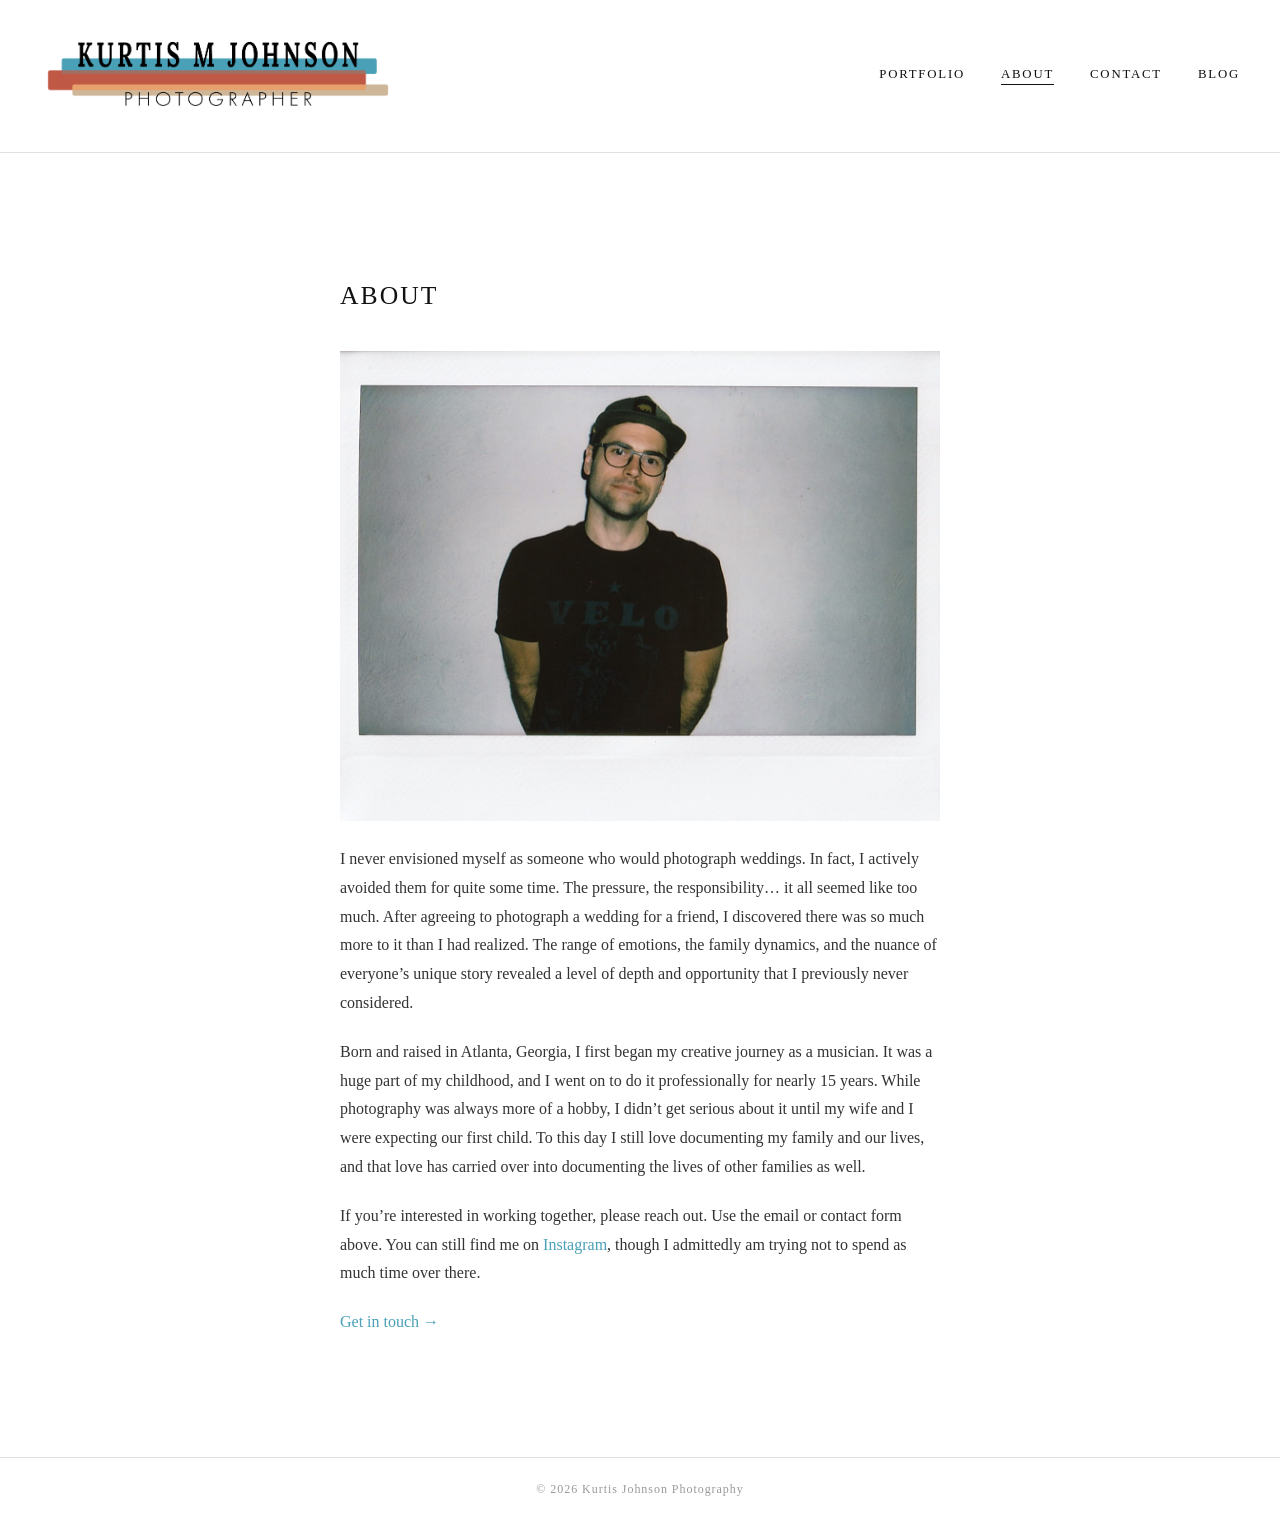
==== about.html @ 3b94a0bc "Update about.html" ====
<!DOCTYPE html>
<html lang="en">
<head>
  <meta charset="UTF-8" />
  <meta name="viewport" content="width=device-width, initial-scale=1.0" />
  <title>About — Kurtis Johnson Photography</title>
  <link rel="stylesheet" href="style.css" />
</head>
<body>

  <header>
    <div class="header-inner">
      <div class="logo">
        <a href="index.html"><img src="images/logo.png" alt="Kurtis Johnson Photography" /></a>
      </div>
      <nav>
        <a href="index.html">Portfolio</a>
        <a href="about.html" class="active">About</a>
        <a href="contact.html">Contact</a>
        <a href="http://kurtismjohnson.ghost.io/" target="_blank">Blog</a>
      </nav>
    </div>
  </header>

  <main>
    <div class="page-content">
      <h1>About</h1>
      <div class="about-photo">
        <img src="images/about.jpg" alt="Kurtis Johnson" />
      </div>
      <p>
        I never envisioned myself as someone who would photograph weddings. In fact, I actively avoided them for quite some time. The pressure, the responsibility… it all seemed like too much. After agreeing to photograph a wedding for a friend, I discovered there was so much more to it than I had realized. The range of emotions, the family dynamics, and the nuance of everyone’s unique story revealed a level of depth and opportunity that I previously never considered.
      </p>
      <p>
        Born and raised in Atlanta, Georgia, I first began my creative journey as a musician. It was a huge part of my childhood, and I went on to do it professionally for nearly 15 years. While photography was always more of a hobby, I didn’t get serious about it until my wife and I were expecting our first child. To this day I still love documenting my family and our lives, and that love has carried over into documenting the lives of other families as well.
      </p>
      <p>
        If you’re interested in working together, please reach out. Use the email or contact form above. You can still find me on <a href="https://www.instagram.com/kurtismjohnson/" target="_blank">Instagram</a>, though I admittedly am trying not to spend as much time over there.
      </p>
      <p>
        <a href="contact.html">Get in touch &rarr;</a>
      </p>
    </div>
  </main>

  <footer>
    <p>&copy; 2026 Kurtis Johnson Photography</p>
  </footer>

</body>
</html>
---- style.css ----
*, *::before, *::after {
  box-sizing: border-box;
  margin: 0;
  padding: 0;
}

body {
  background: #fff;
  color: #111;
  font-family: 'Georgia', serif;
  min-height: 100vh;
  display: flex;
  flex-direction: column;
}

/* ── Header ── */
header {
  border-bottom: 1px solid #e0e0e0;
  padding: 24px 40px;
  position: sticky;
  top: 0;
  background: #fff;
  z-index: 100;
}

.header-inner {
  max-width: 1400px;
  margin: 0 auto;
  display: flex;
  align-items: center;
  justify-content: space-between;
}

.logo img {
  height: 100px;
  width: auto;
}

.logo-text {
  font-size: 1.4rem;
  font-weight: 400;
  letter-spacing: 0.12em;
  text-transform: uppercase;
  color: #111;
}

nav {
  display: flex;
  gap: 36px;
}

nav a {
  text-decoration: none;
  color: #111;
  font-size: 0.8rem;
  letter-spacing: 0.14em;
  text-transform: uppercase;
  padding-bottom: 2px;
  border-bottom: 1px solid transparent;
  transition: border-color 0.2s;
}

nav a:hover,
nav a.active {
  border-bottom-color: #111;
}

/* ── Gallery ── */
main {
  flex: 1;
  padding: 40px;
}

.gallery {
  max-width: 1400px;
  margin: 0 auto;
  position: relative;
}

.gallery-item {
  position: absolute;
  overflow: hidden;
}

.gallery-item img {
  display: block;
  width: 100%;
  height: auto;
  transition: opacity 0.3s;
}

.gallery-item img:hover {
  opacity: 0.88;
}

/* ── About layout ── */
.about-layout {
  display: flex;
  gap: 48px;
  align-items: flex-start;
}

.about-photo {
  flex: 0 0 340px;
  margin-bottom: 24px;
}

.about-photo img {
  display: block;
  width: 100%;
  height: auto;
}

.about-text {
  flex: 1;
}

@media (max-width: 720px) {
  .about-layout {
    flex-direction: column;
    gap: 28px;
  }

  .about-photo {
    flex: none;
    width: 100%;
  }
}

/* ── Inner pages ── */
.page-content {
  max-width: 680px;
  margin: 80px auto;
  padding: 0 40px;
  line-height: 1.8;
}

.page-content h1 {
  font-size: 1.6rem;
  font-weight: 400;
  letter-spacing: 0.08em;
  text-transform: uppercase;
  margin-bottom: 32px;
}

.page-content p {
  font-size: 1rem;
  color: #333;
  margin-bottom: 20px;
}

.page-content a {
  color: #49a0b7;
  text-decoration: none;
  border-bottom: 1px solid transparent;
  transition: border-color 0.2s;
}

.page-content a:hover {
  border-bottom-color: #49a0b7;
}

/* Contact details */
.contact-details {
  margin: 28px 0 36px;
  display: flex;
  flex-direction: column;
  gap: 16px;
  padding-top: 24px;
  border-top: 1px solid #e0e0e0;
}

/* Contact form */
.contact-form {
  display: flex;
  flex-direction: column;
  gap: 16px;
  margin-top: 32px;
}

.contact-form label {
  font-size: 0.75rem;
  letter-spacing: 0.1em;
  text-transform: uppercase;
  display: flex;
  flex-direction: column;
  gap: 6px;
}

.contact-form input,
.contact-form textarea {
  font-family: inherit;
  font-size: 0.95rem;
  border: 1px solid #ccc;
  padding: 10px 12px;
  outline: none;
  transition: border-color 0.2s;
  background: #fff;
  color: #111;
  width: 100%;
}

.contact-form input:focus,
.contact-form textarea:focus {
  border-color: #111;
}

.contact-form textarea {
  min-height: 140px;
  resize: vertical;
}

.contact-form button {
  align-self: flex-start;
  background: #111;
  color: #fff;
  border: none;
  padding: 12px 32px;
  font-size: 0.75rem;
  letter-spacing: 0.14em;
  text-transform: uppercase;
  cursor: pointer;
  transition: background 0.2s;
}

.contact-form button:hover {
  background: #444;
}

/* ── Footer ── */
footer {
  border-top: 1px solid #e0e0e0;
  padding: 24px 40px;
  text-align: center;
  font-size: 0.75rem;
  letter-spacing: 0.08em;
  color: #999;
}

/* ── Responsive ── */
@media (max-width: 560px) {
  header {
    padding: 18px 20px;
  }

  nav {
    gap: 20px;
  }

  main {
    padding: 20px;
  }

  .gallery {
    /* single column handled by JS */
  }

  .gallery-item {
    margin-bottom: 8px;
  }
}
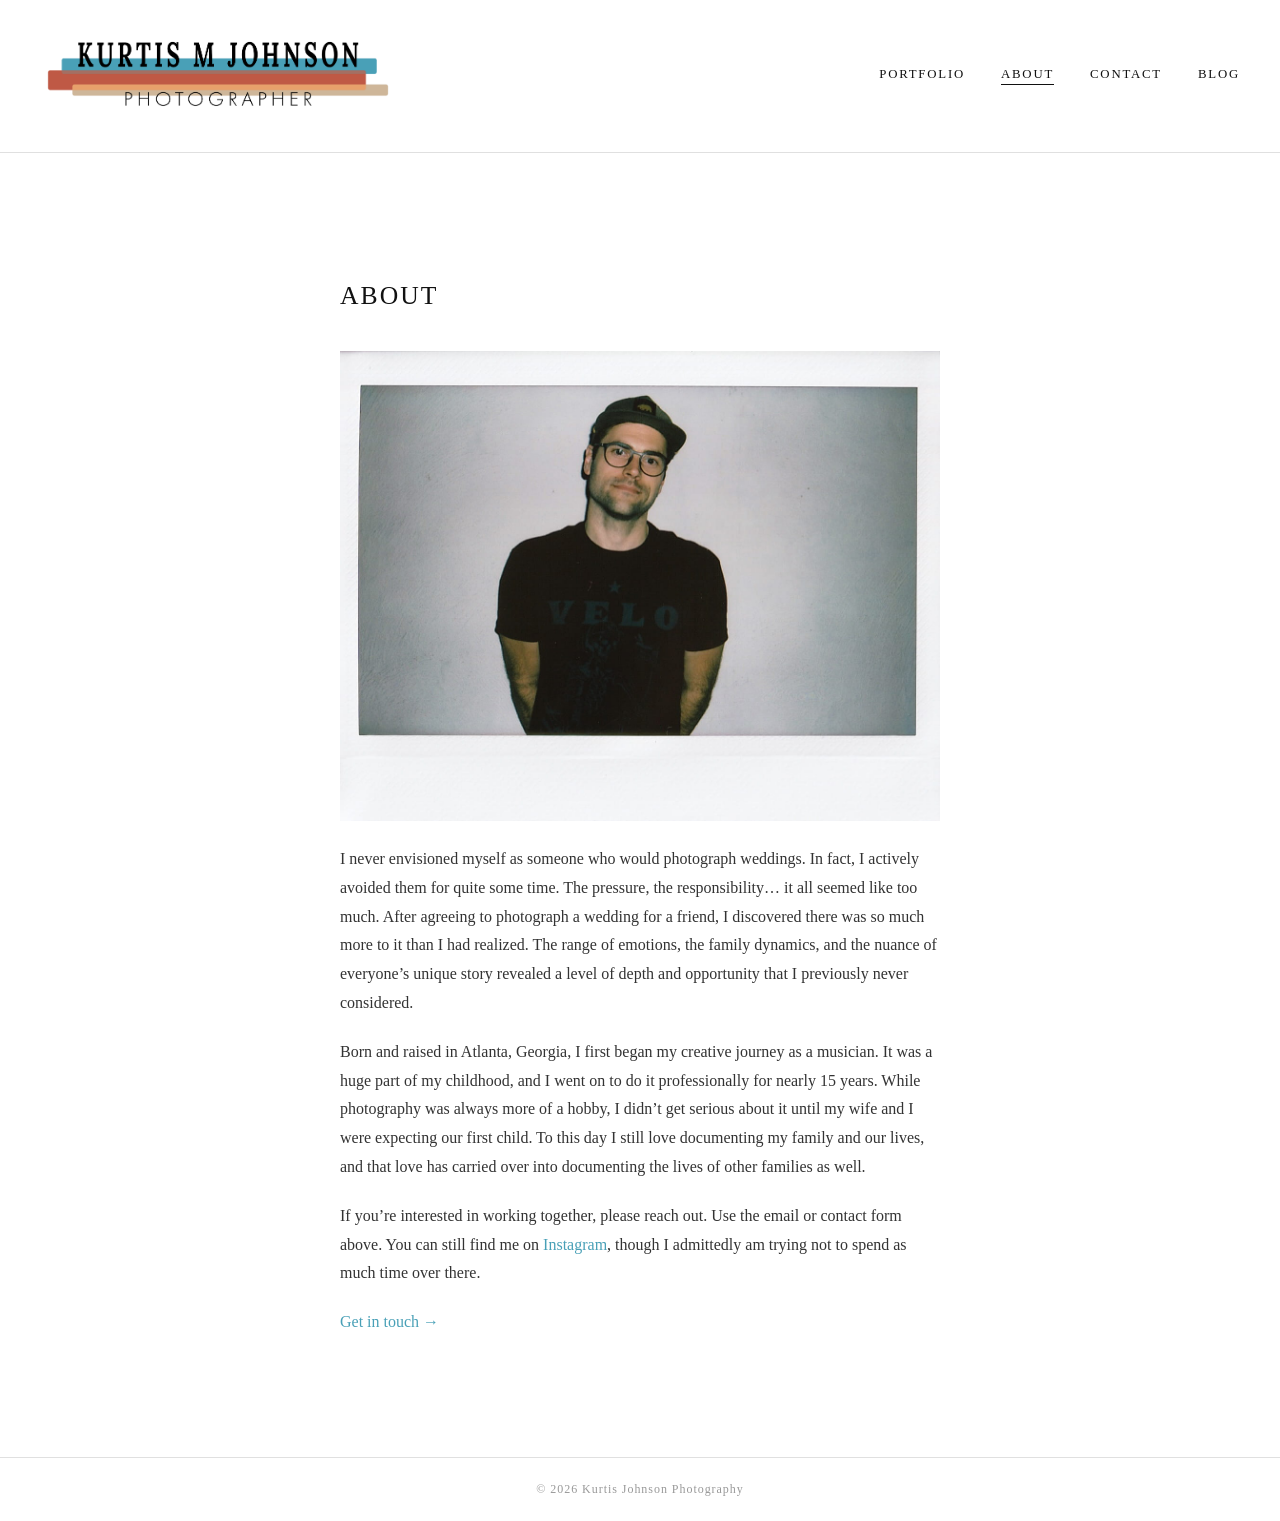
==== commit dfc99aa1: "mobile update" ====
--- a/about.html
+++ b/about.html
@@ -13,7 +13,10 @@
       <div class="logo">
         <a href="index.html"><img src="images/logo.png" alt="Kurtis Johnson Photography" /></a>
       </div>
-      <nav>
+      <button class="nav-toggle" aria-label="Toggle navigation">
+        <span></span><span></span><span></span>
+      </button>
+      <nav id="main-nav">
         <a href="index.html">Portfolio</a>
         <a href="about.html" class="active">About</a>
         <a href="contact.html">Contact</a>
@@ -47,5 +50,13 @@
     <p>&copy; 2026 Kurtis Johnson Photography</p>
   </footer>
 
+  <script>
+    const toggle = document.querySelector('.nav-toggle');
+    const nav = document.getElementById('main-nav');
+    toggle.addEventListener('click', () => {
+      toggle.classList.toggle('open');
+      nav.classList.toggle('open');
+    });
+  </script>
 </body>
 </html>
--- a/style.css
+++ b/style.css
@@ -21,6 +21,7 @@
   top: 0;
   background: #fff;
   z-index: 100;
+  position: relative;
 }
 
 .header-inner {
@@ -48,6 +49,32 @@
   display: flex;
   gap: 36px;
 }
+
+/* ── Hamburger button (hidden on desktop) ── */
+.nav-toggle {
+  display: none;
+  flex-direction: column;
+  justify-content: center;
+  gap: 5px;
+  background: none;
+  border: none;
+  cursor: pointer;
+  padding: 4px;
+}
+
+.nav-toggle span {
+  display: block;
+  width: 24px;
+  height: 2px;
+  background: #111;
+  transition: all 0.25s;
+  transform-origin: center;
+}
+
+/* Animate to X when open */
+.nav-toggle.open span:nth-child(1) { transform: translateY(7px) rotate(45deg); }
+.nav-toggle.open span:nth-child(2) { opacity: 0; }
+.nav-toggle.open span:nth-child(3) { transform: translateY(-7px) rotate(-45deg); }
 
 nav a {
   text-decoration: none;
@@ -243,8 +270,36 @@
     padding: 18px 20px;
   }
 
+  .nav-toggle {
+    display: flex;
+  }
+
   nav {
-    gap: 20px;
+    display: none;
+    position: absolute;
+    top: 100%;
+    left: 0;
+    right: 0;
+    background: #fff;
+    border-bottom: 1px solid #e0e0e0;
+    flex-direction: column;
+    gap: 0;
+    padding: 8px 0;
+  }
+
+  nav.open {
+    display: flex;
+  }
+
+  nav a {
+    padding: 14px 24px;
+    border-bottom: none;
+    font-size: 0.85rem;
+  }
+
+  nav a:hover {
+    background: #f5f5f5;
+    border-bottom: none;
   }
 
   main {
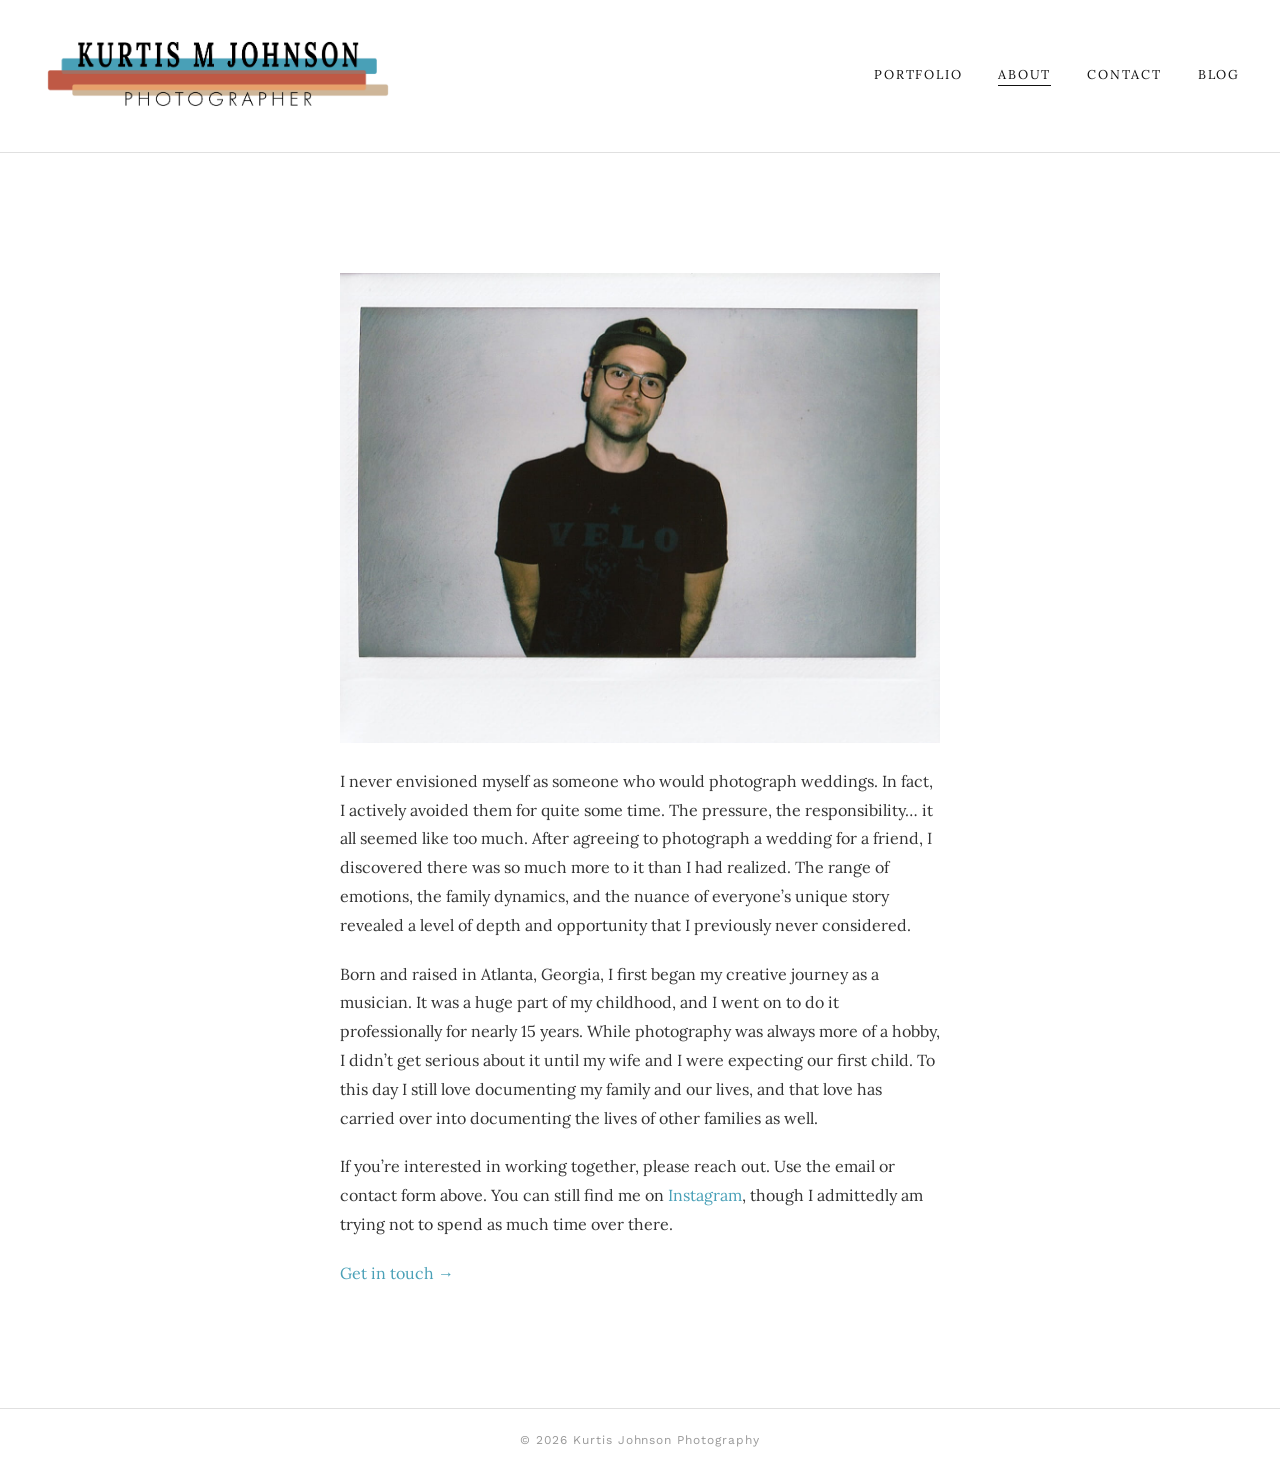
==== commit f8c4d8b2: "Update about.html" ====
--- a/about.html
+++ b/about.html
@@ -3,7 +3,8 @@
 <head>
   <meta charset="UTF-8" />
   <meta name="viewport" content="width=device-width, initial-scale=1.0" />
-  <title>About — Kurtis Johnson Photography</title>
+  <title>About | KURTIS M JOHNSON</title>
+  <link rel="icon" type="image/png" href="images/favicon.png" />
   <link rel="stylesheet" href="style.css" />
 </head>
 <body>
@@ -27,7 +28,7 @@
 
   <main>
     <div class="page-content">
-      <h1>About</h1>
+      
       <div class="about-photo">
         <img src="images/about.jpg" alt="Kurtis Johnson" />
       </div>
--- a/style.css
+++ b/style.css
@@ -1,3 +1,5 @@
+@import url('https://fonts.googleapis.com/css2?family=Lora:ital,wght@0,400;0,500;0,600;1,400&family=Work+Sans:wght@300;400;500&display=swap');
+
 *, *::before, *::after {
   box-sizing: border-box;
   margin: 0;
@@ -7,7 +9,7 @@
 body {
   background: #fff;
   color: #111;
-  font-family: 'Georgia', serif;
+  font-family: 'Lora', Georgia, serif;
   min-height: 100vh;
   display: flex;
   flex-direction: column;
@@ -79,6 +81,7 @@
 nav a {
   text-decoration: none;
   color: #111;
+  font-family: 'Lora', Georgia, serif;
   font-size: 0.8rem;
   letter-spacing: 0.14em;
   text-transform: uppercase;
@@ -206,6 +209,7 @@
 }
 
 .contact-form label {
+  font-family: 'Work Sans', sans-serif;
   font-size: 0.75rem;
   letter-spacing: 0.1em;
   text-transform: uppercase;
@@ -243,6 +247,7 @@
   color: #fff;
   border: none;
   padding: 12px 32px;
+  font-family: 'Work Sans', sans-serif;
   font-size: 0.75rem;
   letter-spacing: 0.14em;
   text-transform: uppercase;
@@ -259,6 +264,7 @@
   border-top: 1px solid #e0e0e0;
   padding: 24px 40px;
   text-align: center;
+  font-family: 'Work Sans', sans-serif;
   font-size: 0.75rem;
   letter-spacing: 0.08em;
   color: #999;
@@ -267,7 +273,16 @@
 /* ── Responsive ── */
 @media (max-width: 560px) {
   header {
-    padding: 18px 20px;
+    padding: 14px 20px;
+  }
+
+  .header-inner {
+    justify-content: space-between;
+    align-items: center;
+  }
+
+  .logo img {
+    height: 52px;
   }
 
   .nav-toggle {
@@ -303,14 +318,20 @@
   }
 
   main {
-    padding: 20px;
+    padding: 12px;
   }
 
   .gallery {
-    /* single column handled by JS */
+    display: flex;
+    flex-direction: column;
+    align-items: center;
   }
 
   .gallery-item {
-    margin-bottom: 8px;
-  }
-}
+    width: 100% !important;
+    position: relative !important;
+    left: auto !important;
+    top: auto !important;
+    margin-bottom: 10px;
+  }
+}
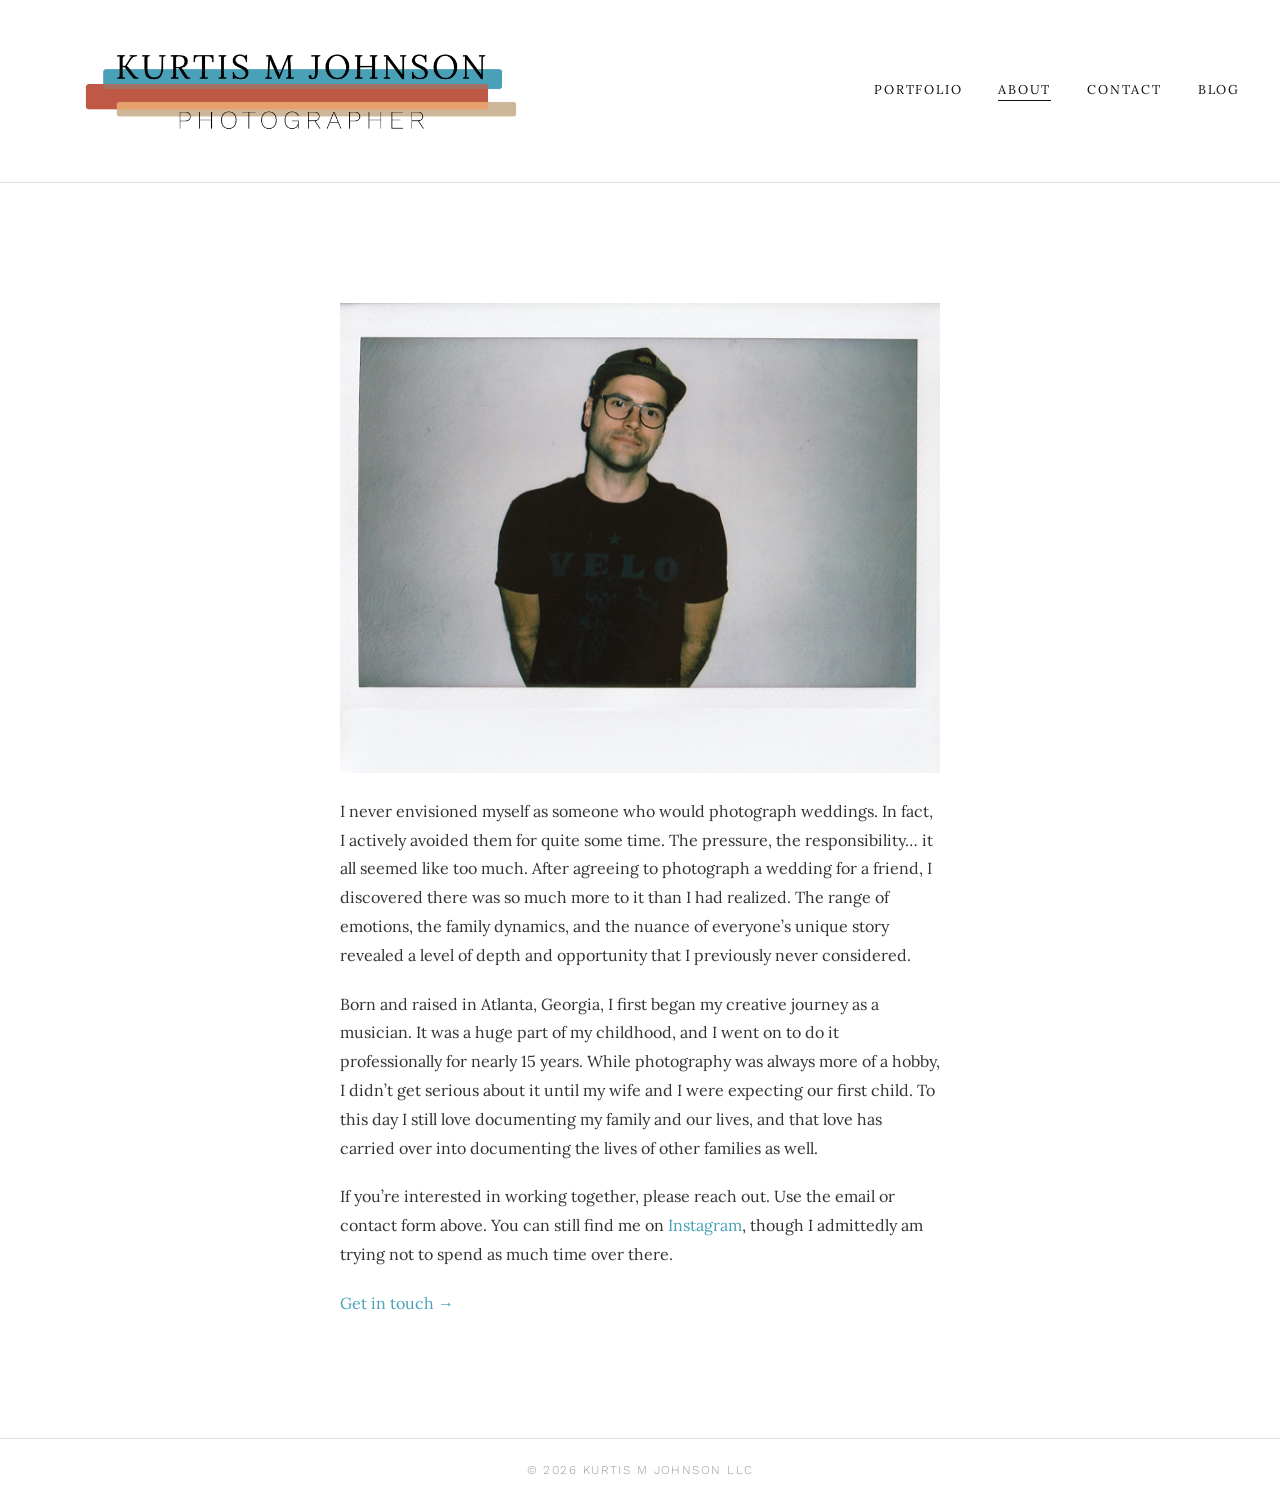
==== commit 46f18f42: "footer update" ====
--- a/about.html
+++ b/about.html
@@ -48,7 +48,7 @@
   </main>
 
   <footer>
-    <p>&copy; 2026 Kurtis Johnson Photography</p>
+    <p>&copy; 2026 KURTIS M JOHNSON LLC</p>
   </footer>
 
   <script>
--- a/style.css
+++ b/style.css
@@ -35,7 +35,7 @@
 }
 
 .logo img {
-  height: 100px;
+  height: 130px;
   width: auto;
 }
 
@@ -265,8 +265,9 @@
   padding: 24px 40px;
   text-align: center;
   font-family: 'Work Sans', sans-serif;
+  font-weight: 300;
   font-size: 0.75rem;
-  letter-spacing: 0.08em;
+  letter-spacing: 0.12em;
   color: #999;
 }
 
